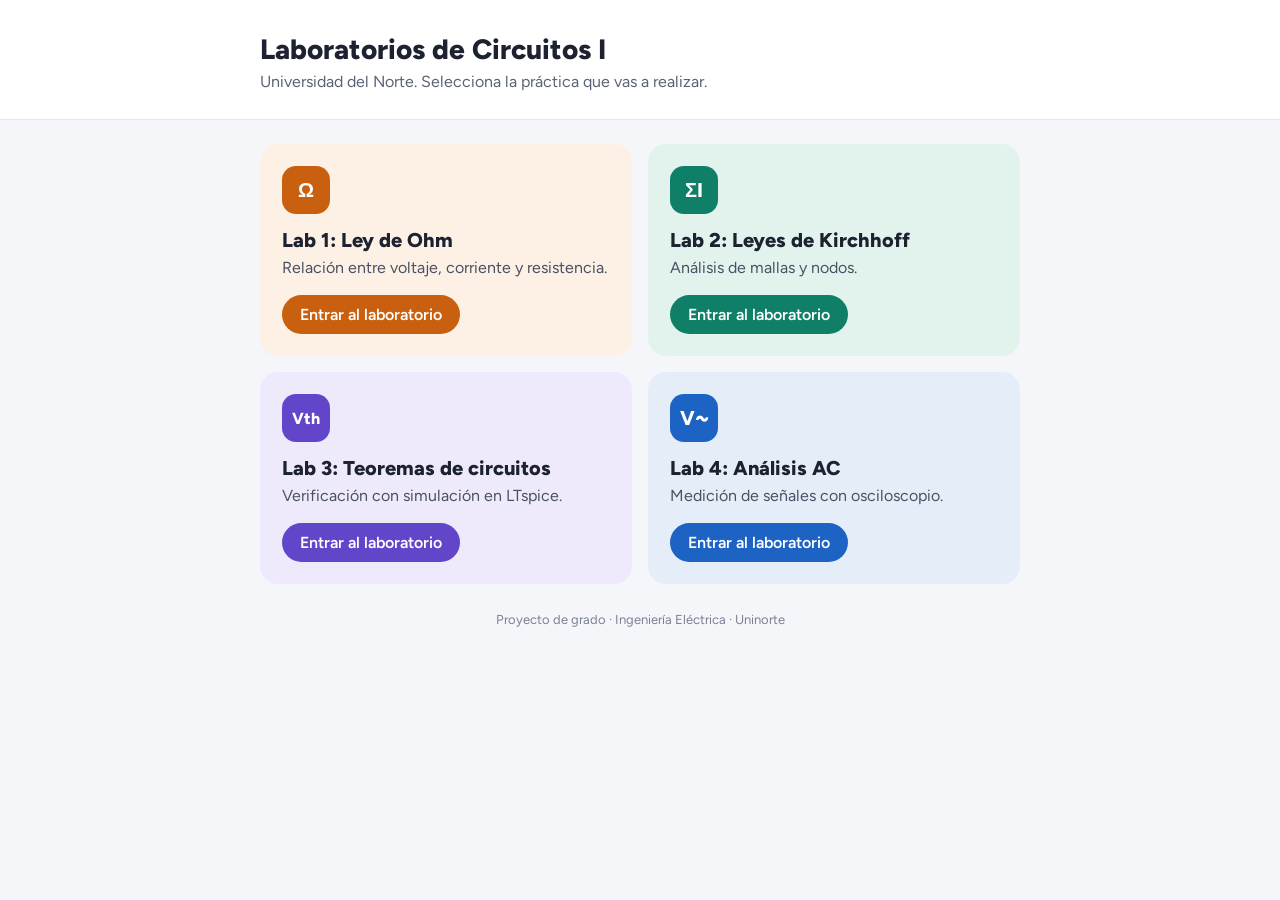
==== index.html @ b9850046 "Add files via upload" ====
<!DOCTYPE html>
<html lang="es">
<head>
  <meta charset="UTF-8">
  <meta name="viewport" content="width=device-width, initial-scale=1.0">
  <title>Laboratorios de Circuitos I</title>
  <!-- Conecta esta página con el archivo de estilos -->
  <link rel="stylesheet" href="estilos.css">
</head>
<body>
  <!-- Encabezado: la franja azul de arriba -->
  <header>
    <div class="contenido">
      <h1>Laboratorios de Circuitos I</h1>
      <p>Universidad del Norte. Selecciona la práctica que vas a realizar.</p>
    </div>
  </header>

  <!-- Zona principal: una tarjeta por laboratorio -->
  <main class="contenido">
    <div class="tarjeta">
      <h2>Lab 1: Ley de Ohm</h2>
      <p>Relación entre voltaje, corriente y resistencia.</p>
      <a class="boton" href="lab1.html">Entrar al laboratorio</a>
    </div>

    <div class="tarjeta">
      <h2>Lab 2: Leyes de Kirchhoff</h2>
      <p>Análisis de mallas y nodos.</p>
      <a class="boton" href="lab2.html">Entrar al laboratorio</a>
    </div>

    <div class="tarjeta">
      <h2>Lab 3: Teoremas de circuitos</h2>
      <p>Verificación con simulación en LTspice.</p>
      <a class="boton" href="lab3.html">Entrar al laboratorio</a>
    </div>

    <div class="tarjeta">
      <h2>Lab 4: Análisis AC</h2>
      <p>Medición de señales con osciloscopio.</p>
      <a class="boton" href="lab4.html">Entrar al laboratorio</a>
    </div>
  </main>

  <footer>Proyecto de grado · Ingeniería Eléctrica · Uninorte</footer>
</body>
</html>
---- estilos.css ----
/* Diseño B: Un color por laboratorio */

/* Carga la letra Figtree desde Google Fonts (necesita internet; sin internet usa Arial) */
@import url('https://fonts.googleapis.com/css2?family=Figtree:wght@400;600;800&display=swap');

body {
  margin: 0;
  font-family: 'Figtree', Arial, sans-serif;
  background: #f5f6fa;
  color: #1d2230;
}

/* Encabezado blanco con una línea abajo */
header {
  background: white;
  border-bottom: 1px solid #e3e6ef;
  padding: 32px 20px 28px;
}
header h1 { text-wrap: balance; margin: 0 0 6px; font-size: 28px; font-weight: 800; }
header p  { margin: 0; color: #5b6274; }

.contenido { max-width: 760px; margin: 0 auto; }

/* 2 columnas en computador, 1 en celular */
main {
  padding: 24px 20px;
  display: grid;
  gap: 16px;
  grid-template-columns: repeat(auto-fit, minmax(300px, 1fr));
}

/* Cada tarjeta toma el color de su laboratorio */
.tarjeta {
  background: var(--fondo);
  border-radius: 18px;
  padding: 22px;
}
/* nth-child(1) = la primera tarjeta, nth-child(2) = la segunda, etc.
   --color y --fondo son variables: se definen aquí y se usan más abajo */
.tarjeta:nth-child(1) { --color: #c9600f; --fondo: #fdf0e4; }  /* Ohm: naranja */
.tarjeta:nth-child(2) { --color: #0f7f68; --fondo: #e2f3ee; }  /* Kirchhoff: verde */
.tarjeta:nth-child(3) { --color: #6246c9; --fondo: #eeeafb; }  /* Teoremas: morado */
.tarjeta:nth-child(4) { --color: #1d63c4; --fondo: #e5edf9; }  /* AC: azul */

/* El cuadrito con el símbolo. ::before lo dibuja sin tocar el HTML */
.tarjeta::before {
  display: flex;
  align-items: center;
  justify-content: center;
  width: 48px;
  height: 48px;
  margin-bottom: 14px;
  border-radius: 14px;
  background: var(--color);
  color: white;
  font-size: 20px;
  font-weight: 800;
}
.tarjeta:nth-child(1)::before { content: "Ω"; }
.tarjeta:nth-child(2)::before { content: "ΣI"; }
.tarjeta:nth-child(3)::before { content: "Vth"; font-size: 16px; }
.tarjeta:nth-child(4)::before { content: "V~"; }

.tarjeta h2 { margin: 0 0 6px; font-size: 20px; font-weight: 800; }
.tarjeta p  { margin: 0 0 18px; color: #4a5164; }

/* El botón usa el color de su tarjeta */
.boton {
  display: inline-block;
  background: var(--color);
  color: white;
  padding: 10px 18px;
  border-radius: 999px;
  text-decoration: none;
  font-weight: 600;
}

footer { text-align: center; color: #7a8194; font-size: 13px; padding: 4px 20px 32px; }

/* ===================================================
   Páginas de cada laboratorio
   =================================================== */

/* Color de cada laboratorio (se activa con la clase del <body>) */
.lab-ohm       { --color: #c9600f; --fondo: #fdf0e4; }
.lab-kirchhoff { --color: #0f7f68; --fondo: #e2f3ee; }
.lab-teoremas  { --color: #6246c9; --fondo: #eeeafb; }
.lab-ac        { --color: #1d63c4; --fondo: #e5edf9; }

/* En las páginas de laboratorio, todo en una sola columna */
.lab main { grid-template-columns: minmax(0, 1fr); }

/* Enlace para volver al inicio */
.volver {
  display: inline-block;
  margin-bottom: 14px;
  color: var(--color);
  font-weight: 600;
  text-decoration: none;
}

/* Símbolo grande junto al título */
.encabezado-lab { display: flex; align-items: center; gap: 14px; }
.simbolo {
  display: flex;
  align-items: center;
  justify-content: center;
  flex-shrink: 0;
  width: 52px;
  height: 52px;
  border-radius: 14px;
  background: var(--color);
  color: white;
  font-size: 22px;
  font-weight: 800;
}

/* Menú de secciones: se queda pegado arriba al bajar */
.secciones {
  position: sticky;
  top: 0;
  z-index: 1;
  background: white;
  border-bottom: 1px solid #e3e6ef;
}
.secciones .contenido {
  display: flex;
  gap: 8px;
  overflow-x: auto;
  padding: 10px 20px;
}
.secciones a {
  white-space: nowrap;
  padding: 6px 12px;
  border-radius: 999px;
  background: #f1f2f6;
  color: #4a5164;
  font-size: 14px;
  font-weight: 600;
  text-decoration: none;
}
.secciones a:hover { background: var(--fondo); color: var(--color); }

/* Cada sección del laboratorio */
.seccion {
  background: white;
  border: 1px solid #e3e6ef;
  border-radius: 18px;
  padding: 22px;
  scroll-margin-top: 70px;
}
.seccion h2 { margin: 0 0 10px; font-size: 20px; font-weight: 800; }
.seccion p  { color: #4a5164; }
.seccion ul { padding-left: 20px; color: #4a5164; }
.seccion li { margin-bottom: 4px; }

/* Recuadro de advertencia de seguridad */
.aviso {
  background: #fdecea;
  color: #8a1f11;
  border-radius: 12px;
  padding: 12px 14px;
  margin: 14px 0;
}

/* Espacio reservado para el video */
.video-pendiente {
  display: flex;
  align-items: center;
  justify-content: center;
  aspect-ratio: 16 / 9;
  max-width: 100%;
  padding: 20px;
  border-radius: 12px;
  background: var(--fondo);
  color: var(--color);
  font-weight: 600;
  text-align: center;
}
.video iframe { width: 100%; aspect-ratio: 16 / 9; border: 0; border-radius: 12px; }

/* Campos para escribir datos */
.campo {
  display: flex;
  flex-direction: column;
  gap: 6px;
  margin-bottom: 14px;
  font-weight: 600;
}
input {
  box-sizing: border-box;
  font: inherit;
  max-width: 220px;
  padding: 10px 12px;
  border: 1px solid #cfd4e0;
  border-radius: 10px;
}
input:focus { outline: 2px solid var(--color); border-color: transparent; }

/* Para que un <button> se vea igual que los enlaces .boton */
button.boton { border: none; font: inherit; font-weight: 600; cursor: pointer; }
button.boton:disabled { opacity: 0.45; cursor: not-allowed; }

/* Tabla de mediciones */
.tabla-scroll { overflow-x: auto; }
table { width: 100%; border-collapse: collapse; }
th, td { padding: 8px 10px; border-bottom: 1px solid #e3e6ef; text-align: left; }
th { font-size: 14px; color: #4a5164; }
td input { width: 100%; max-width: 130px; }
/* ===================================================
   Agregado con el Lab 2
   =================================================== */

/* Esquema del circuito */
.esquema { display: block; width: 100%; max-width: 520px; height: auto; margin: 12px 0 4px; }
.esquema text { font-size: 20px; font-weight: 600; fill: #1d2230; }
.esquema .corriente { fill: var(--color); }
.esquema text.corriente { font-weight: 800; }
.esquema text.malla { font-size: 17px; font-weight: 600; fill: #7a8194; }

/* Varios campos en fila (se acomodan solos en celular) */
.campos {
  display: grid;
  grid-template-columns: repeat(auto-fill, minmax(140px, 1fr));
  gap: 0 16px;
}

/* Lista de chequeo del montaje */
.seccion .chequeo { list-style: none; padding-left: 0; }
.chequeo label {
  display: flex;
  align-items: flex-start;
  gap: 10px;
  padding: 8px 0;
  border-bottom: 1px solid #eef0f4;
  color: #1d2230;
}
.chequeo input,
.opciones input {
  flex-shrink: 0;
  width: 18px;
  height: 18px;
  margin: 2px 0 0;
  padding: 0;
  accent-color: var(--color);
}
.pregunta { font-weight: 600; margin: 16px 0 8px; }
.opciones { display: flex; gap: 24px; }
.opciones label { display: flex; align-items: center; gap: 8px; }

/* Evita que los subíndices (R₁, I₂) desalineen las líneas */
sub { line-height: 0; }

/* Título pequeño encima de cada tabla */
.tabla-titulo { font-weight: 600; margin: 18px 0 4px; color: #1d2230; }
/* ===================================================
   Agregado con la etapa 4 (JavaScript)
   =================================================== */

/* Asegura que lo marcado como "hidden" quede oculto */
[hidden] { display: none !important; }

/* Caja de resultado de la pre-verificación */
.resultado { margin-top: 16px; padding: 14px 16px; border-radius: 12px; }
.resultado p  { margin: 0 0 6px; color: inherit; }
.resultado ul { margin: 0; padding-left: 20px; color: inherit; }
.resultado.ok         { background: #e3f1e2; color: #1f5a26; }
.resultado.precaucion { background: #fff1db; color: #7a4a00; }
.resultado.peligro    { background: #fdecea; color: #8a1f11; }

/* Botón con aspecto de enlace ("Borrar mis datos") */
.enlace {
  background: none;
  border: none;
  padding: 0;
  font: inherit;
  color: var(--color);
  text-decoration: underline;
  cursor: pointer;
}
footer p { margin: 4px 0; }
/* ===================================================
   Agregado con la pre-verificación del Lab 2
   =================================================== */

/* Ecuaciones de malla dentro del resultado */
.ecuaciones {
  font-family: Consolas, "Courier New", monospace;
  font-size: 12px;
  white-space: nowrap;
  overflow-x: auto;
  line-height: 1.8;
  background: rgba(255, 255, 255, 0.6);
  border-radius: 8px;
  padding: 8px 10px;
  margin: 6px 0 12px;
}

/* Tabla dentro del resultado */
.resultado table { background: rgba(255, 255, 255, 0.6); border-radius: 8px; margin-bottom: 10px; }
.resultado th, .resultado td {
  padding: 6px 5px;
  font-size: 14px;
  color: inherit;
  border-bottom: 1px solid rgba(0, 0, 0, 0.08);
  font-variant-numeric: tabular-nums;
}

/* En celulares pequeños, letra un poco menor para que la tabla quepa */
@media (max-width: 420px) {
  .resultado th, .resultado td { font-size: 13px; }
}
/* ===================================================
   Agregado con la etapa 5 (mediciones y comparación)
   =================================================== */

/* Tabla de mediciones con teórica y error */
.tabla-mediciones th,
.tabla-mediciones td { padding: 8px 6px; vertical-align: middle; font-variant-numeric: tabular-nums; }
.tabla-mediciones td input { max-width: 90px; }
.tabla-mediciones tr.alerta td { background: #fff5f4; }

/* Etiqueta redonda con el error */
.chip {
  display: inline-block;
  padding: 2px 8px;
  border-radius: 999px;
  font-size: 13px;
  font-weight: 600;
  white-space: nowrap;
}
.chip.bien { background: #e3f1e2; color: #1f5a26; }
.chip.mal  { background: #fdecea; color: #8a1f11; }

/* Cuadritos con los indicadores de la comparación */
.seccion .indicadores {
  list-style: none;
  padding-left: 0;
  margin: 0 0 16px;
  display: grid;
  grid-template-columns: repeat(auto-fit, minmax(140px, 1fr));
  gap: 10px;
}
.indicadores li {
  display: flex;
  flex-direction: column;
  gap: 2px;
  margin: 0;
  padding: 10px 12px;
  border-radius: 12px;
  background: var(--fondo);
}
.indicadores span   { font-size: 13px; color: #4a5164; }
.indicadores strong { font-size: 20px; color: #1d2230; font-variant-numeric: tabular-nums; }

/* Gráfica V–I */
.grafica { position: relative; height: 280px; }
.nota { font-size: 14px; color: #6b7a8c; }
/* ===================================================
   Agregado con la etapa 7 (enviar resultados)
   =================================================== */

/* Mensaje que aparece después de presionar "Enviar resultados" */
.estado-envio { margin-top: 12px; padding: 10px 14px; border-radius: 10px; font-weight: 600; }
.estado-envio.info { background: #f1f2f6; color: #4a5164; }
.estado-envio.bien { background: #e3f1e2; color: #1f5a26; }
.estado-envio.mal  { background: #fdecea; color: #8a1f11; }

/* El código de grupo se ve siempre en mayúsculas */
#grupo { text-transform: uppercase; }
/* ===================================================
   Agregado con las mediciones y la comparación del Lab 2
   =================================================== */

/* Valor teórico debajo del nombre de cada magnitud */
.teo { display: block; font-size: 12px; color: #6b7a8c; white-space: nowrap; }

/* En el Lab 2 hay dos casillas por fila: un poco más angostas */
.lab-kirchhoff .tabla-mediciones td input { max-width: 76px; }

/* Lista con la comprobación de las leyes de Kirchhoff */
.seccion .leyes { list-style: none; padding-left: 0; margin: 0; }
.leyes li {
  display: flex;
  flex-wrap: wrap;
  align-items: center;
  gap: 4px 10px;
  padding: 10px 0;
  border-bottom: 1px solid #eef0f4;
}
.leyes li span:first-child { font-weight: 600; color: #1d2230; flex-basis: 100%; }

/* En celular, si hay un número impar de indicadores, el último ocupa toda la fila */
@media (max-width: 600px) {
  .indicadores li:last-child:nth-child(odd) { grid-column: 1 / -1; }
}
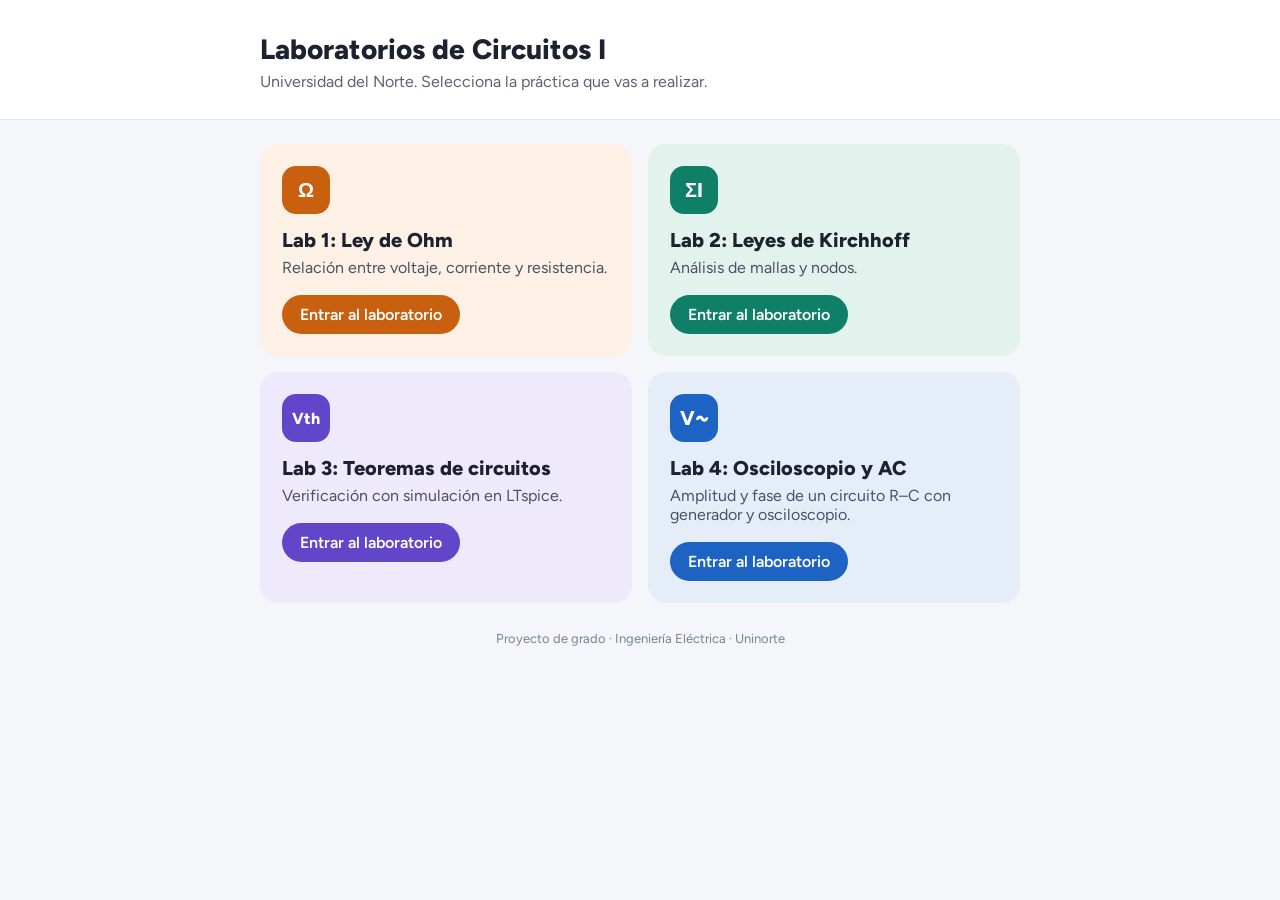
==== commit 0fd00013: "Add files via upload" ====
--- a/index.html
+++ b/index.html
@@ -37,12 +37,12 @@
     </div>
 
     <div class="tarjeta">
-      <h2>Lab 4: Análisis AC</h2>
-      <p>Medición de señales con osciloscopio.</p>
+      <h2>Lab 4: Osciloscopio y AC</h2>
+      <p>Amplitud y fase de un circuito R–C con generador y osciloscopio.</p>
       <a class="boton" href="lab4.html">Entrar al laboratorio</a>
     </div>
   </main>
 
   <footer>Proyecto de grado · Ingeniería Eléctrica · Uninorte</footer>
 </body>
-</html>
+</html>
--- a/estilos.css
+++ b/estilos.css
@@ -393,4 +393,111 @@
 /* En celular, si hay un número impar de indicadores, el último ocupa toda la fila */
 @media (max-width: 600px) {
   .indicadores li:last-child:nth-child(odd) { grid-column: 1 / -1; }
-}+}
+/* ===================================================
+   Agregado con la guía de errores comunes
+   =================================================== */
+
+/* Sugerencias automáticas dentro del aviso rojo */
+.seccion .diagnostico { margin: 8px 0 0; padding-left: 18px; color: inherit; }
+.diagnostico li { margin-bottom: 6px; }
+
+/* Guía desplegable */
+.errores-comunes { margin-top: 18px; }
+.errores-comunes details { border-bottom: 1px solid #eef0f4; }
+.errores-comunes summary {
+  cursor: pointer;
+  position: relative;
+  padding: 12px 0 12px 22px;   /* espacio a la izquierda para el "+" */
+  font-weight: 600;
+  color: #1d2230;
+  list-style: none;
+}
+.errores-comunes summary::-webkit-details-marker { display: none; }
+.errores-comunes summary::before {
+  content: "+";
+  position: absolute;
+  left: 0;
+  color: var(--color);
+  font-weight: 800;
+}
+.errores-comunes details[open] summary::before { content: "−"; }
+.errores-comunes details p { margin: 0 0 12px 22px; }
+/* ===================================================
+   Agregado con el Lab 4 (Análisis AC)
+   =================================================== */
+
+/* Tabla de mediciones con tres casillas por fila: más compacta */
+.lab-ac .tabla-mediciones th,
+.lab-ac .tabla-mediciones td { padding: 8px 4px; }
+.lab-ac .tabla-mediciones td input { min-width: 48px; max-width: 64px; padding: 8px 2px; font-size: 15px; text-align: center; }
+.lab-ac .tabla-mediciones th { font-size: 13px; }
+.lab-ac .tabla-mediciones .teo { font-size: 11px; }
+
+/* En la columna de error van dos etiquetas (ganancia y desfase), una debajo de otra */
+.lab-ac .tabla-mediciones .chip { display: block; width: fit-content; margin: 2px 0; padding: 2px 6px; font-size: 12px; }
+
+/* Diagrama fasorial dentro del resultado de la pre-verificación */
+.fasores {
+  display: block;
+  width: 100%;
+  max-width: 360px;
+  height: auto;
+  margin: 10px 0;
+  background: rgba(255, 255, 255, 0.6);
+  border-radius: 8px;
+}
+.fasores text { font-size: 15px; font-weight: 700; }
+
+/* Separación entre las dos gráficas */
+.grafica + .tabla-titulo { margin-top: 22px; }
+
+/* En computador, los seis indicadores en dos filas de tres */
+@media (min-width: 601px) {
+  .lab-ac .indicadores { grid-template-columns: repeat(3, 1fr); }
+}
+
+/* ===================================================
+   Agregado con las mejoras del registro
+   =================================================== */
+
+/* Pregunta "¿Funcionó a la primera?" dentro de Enviar: espacio antes del código de grupo */
+#enviar .opciones { margin-bottom: 18px; }
+
+/* ===================================================
+   Agregado con el Lab 4 según la guía (Práctica IV)
+   =================================================== */
+
+/* Etiqueta que dice a qué actividad de la guía corresponde cada sección */
+.seccion .actividad {
+  display: inline-block;
+  margin: 0 0 12px;
+  padding: 3px 10px;
+  border-radius: 999px;
+  background: var(--fondo);
+  color: var(--color);
+  font-size: 13px;
+  font-weight: 700;
+}
+
+/* Recuadro informativo (convención de fase) */
+.caja-info {
+  background: var(--fondo);
+  color: #1d2230;
+  border-radius: 12px;
+  padding: 12px 14px;
+  margin: 14px 0;
+}
+
+/* Tabla 9: filas con lo teórico, LTspice y lo medido */
+.tabla-comparacion th,
+.tabla-comparacion td { padding: 7px 4px; font-size: 14px; font-variant-numeric: tabular-nums; }
+.tabla-comparacion td:first-child { font-weight: 600; color: #1d2230; }
+.tabla-comparacion td input { min-width: 56px; max-width: 80px; padding: 6px 4px; font-size: 15px; text-align: center; }
+
+/* Botón claro (Copiar resultados) */
+.boton.secundario { background: var(--fondo); color: var(--color); margin: 14px 0 6px; }
+
+/* Tabla 2 dentro del resultado: un poco más apretada para que quepa en celular */
+.resultado .tabla-compacta th,
+.resultado .tabla-compacta td { padding: 6px 3px; }
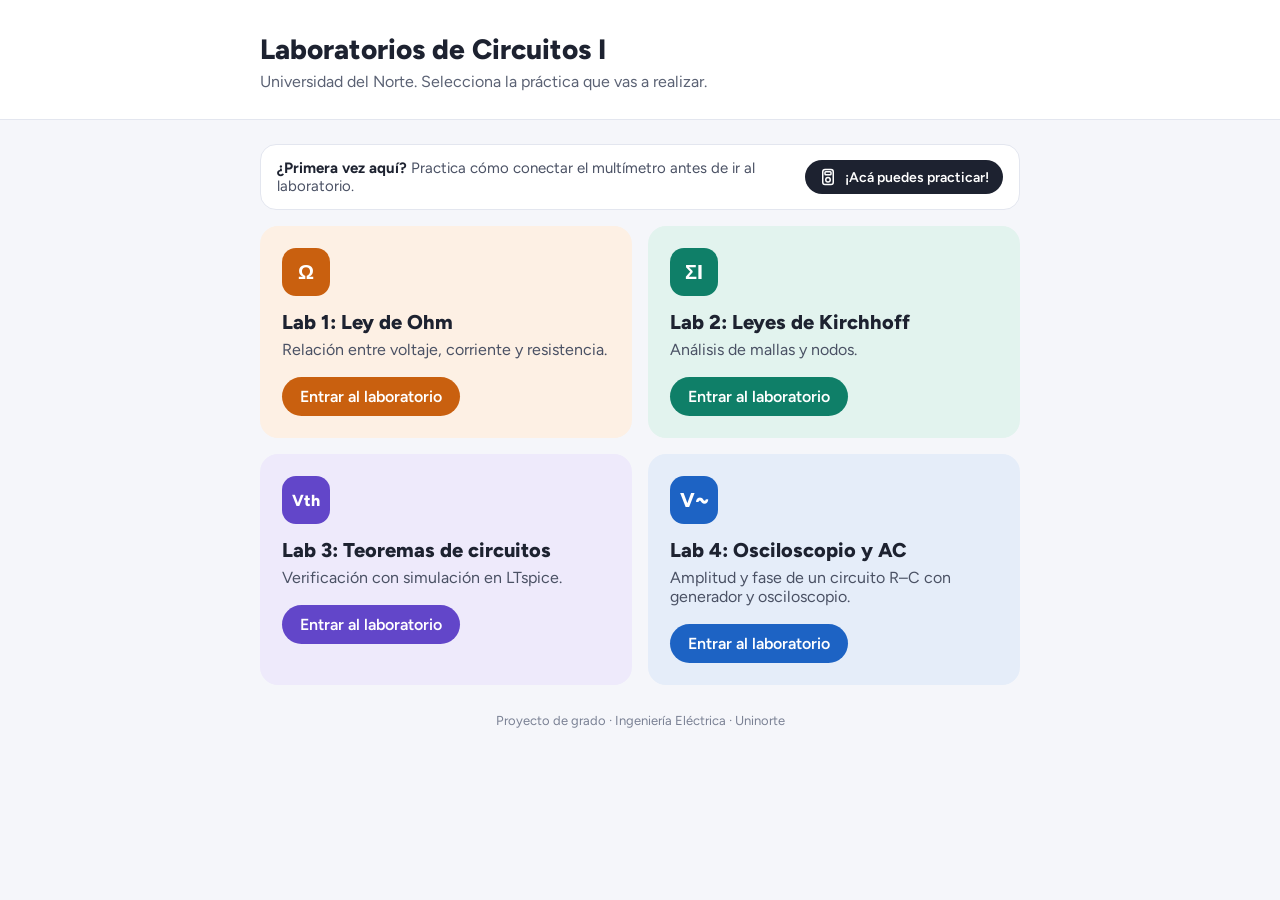
==== commit a3842d26: "Add files via upload" ====
--- a/index.html
+++ b/index.html
@@ -8,13 +8,28 @@
   <link rel="stylesheet" href="estilos.css">
 </head>
 <body>
-  <!-- Encabezado: la franja azul de arriba -->
+  <!-- Encabezado: la franja blanca de arriba -->
   <header>
     <div class="contenido">
       <h1>Laboratorios de Circuitos I</h1>
       <p>Universidad del Norte. Selecciona la práctica que vas a realizar.</p>
     </div>
   </header>
+
+  <!-- Franja de bienvenida: simulador de conexiones -->
+  <div class="franja">
+    <div class="franja-caja">
+      <p><strong>¿Primera vez aquí?</strong> Practica cómo conectar el multímetro antes de ir al laboratorio.</p>
+      <div class="franja-botones">
+        <a class="acceso practica" href="simulador.html">
+          <!-- Ícono de multímetro -->
+          <svg class="icono" viewBox="0 0 24 24" aria-hidden="true"><rect x="5" y="2" width="14" height="20" rx="3"/><rect x="8" y="5" width="8" height="4" rx="1"/><circle cx="12" cy="15.5" r="3"/></svg>
+          ¡Acá puedes practicar!
+        </a>
+        <!-- Aquí irá el botón del manual de usuario cuando esté listo -->
+      </div>
+    </div>
+  </div>
 
   <!-- Zona principal: una tarjeta por laboratorio -->
   <main class="contenido">
--- a/estilos.css
+++ b/estilos.css
@@ -500,4 +500,52 @@
 
 /* Tabla 2 dentro del resultado: un poco más apretada para que quepa en celular */
 .resultado .tabla-compacta th,
-.resultado .tabla-compacta td { padding: 6px 3px; }+.resultado .tabla-compacta td { padding: 6px 3px; }
+/* ===================================================
+   Portada: franja de bienvenida (simulador y manual)
+   =================================================== */
+
+/* Íconos dibujados con SVG: toman el color del texto */
+.icono {
+  width: 18px;
+  height: 18px;
+  flex: none;
+  fill: none;
+  stroke: currentColor;
+  stroke-width: 2;
+  stroke-linecap: round;
+  stroke-linejoin: round;
+}
+
+/* Recuadro blanco entre el encabezado y las tarjetas, alineado con ellas */
+.franja { max-width: 760px; margin: 24px auto 0; padding: 0 20px; }
+.franja-caja {
+  display: flex;
+  flex-wrap: wrap;
+  align-items: center;
+  justify-content: space-between;
+  gap: 12px 16px;
+  background: white;
+  border: 1px solid #e3e6ef;
+  border-radius: 16px;
+  padding: 14px 16px;
+}
+.franja-caja p { margin: 0; flex: 1 1 260px; color: #4a5164; font-size: 15px; }
+.franja-caja strong { color: #1d2230; }
+.franja-botones { display: flex; flex-wrap: wrap; gap: 8px; }
+.franja + main { padding-top: 16px; }
+
+/* Botón pequeño: oscuro para practicar (".manual" queda listo para el botón del manual) */
+.acceso {
+  display: inline-flex;
+  align-items: center;
+  gap: 8px;
+  padding: 8px 14px;
+  border-radius: 999px;
+  font-size: 14px;
+  font-weight: 600;
+  text-decoration: none;
+  white-space: nowrap;
+}
+.acceso.practica { background: #1d2230; color: white; }
+.acceso.manual   { background: white; color: #1d2230; box-shadow: inset 0 0 0 1px #cfd4e0; }
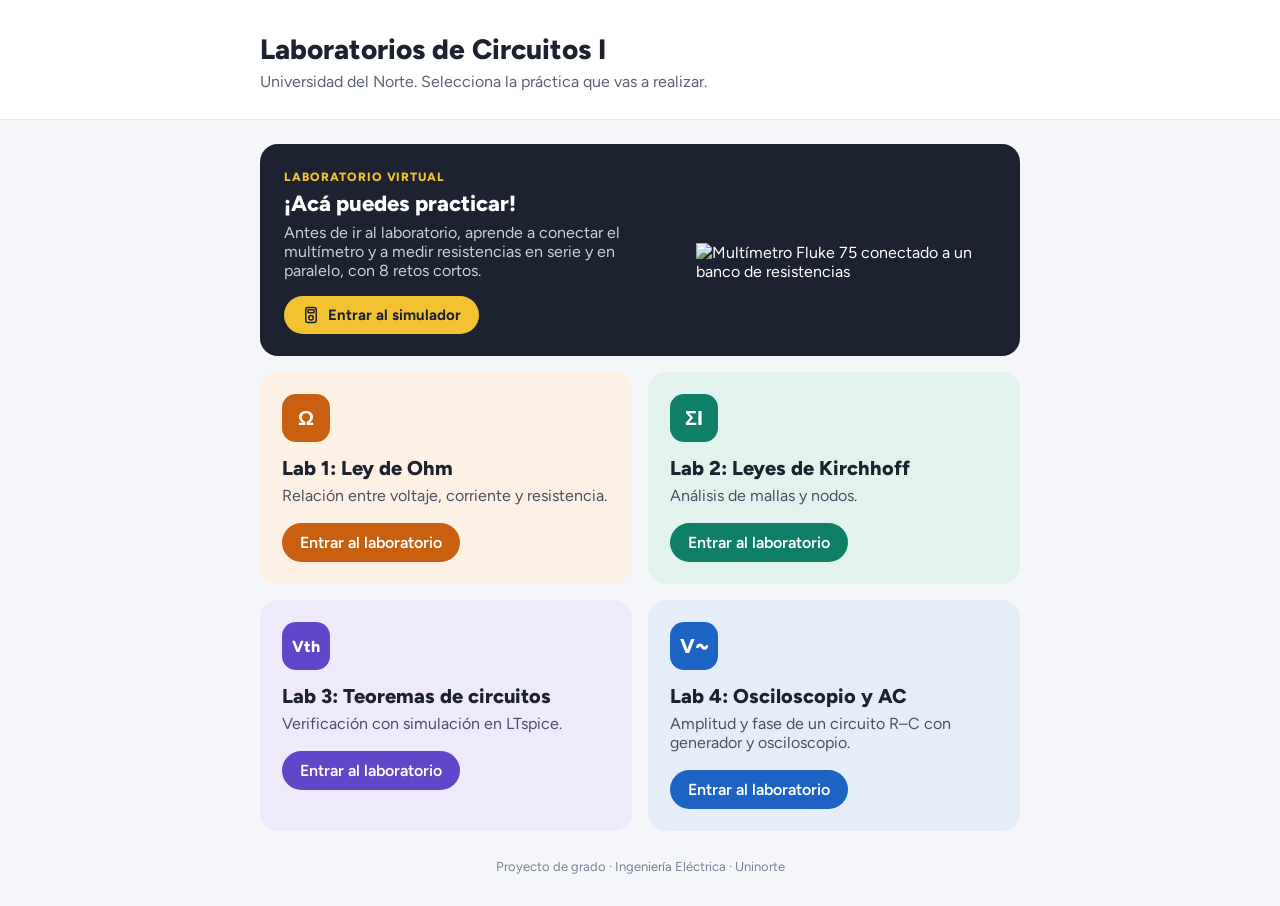
==== commit 50e12452: "Add files via upload" ====
--- a/index.html
+++ b/index.html
@@ -16,18 +16,20 @@
     </div>
   </header>
 
-  <!-- Franja de bienvenida: simulador de conexiones -->
-  <div class="franja">
-    <div class="franja-caja">
-      <p><strong>¿Primera vez aquí?</strong> Practica cómo conectar el multímetro antes de ir al laboratorio.</p>
-      <div class="franja-botones">
-        <a class="acceso practica" href="simulador.html">
+  <!-- Banner del simulador (práctica libre con retos guiados) -->
+  <div class="banner-sim">
+    <div class="banner-caja">
+      <div class="banner-texto">
+        <span class="banner-etiqueta">Laboratorio virtual</span>
+        <h2>¡Acá puedes practicar!</h2>
+        <p>Antes de ir al laboratorio, aprende a conectar el multímetro y a medir resistencias en serie y en paralelo, con 8 retos cortos.</p>
+        <a class="banner-boton" href="simulador.html">
           <!-- Ícono de multímetro -->
           <svg class="icono" viewBox="0 0 24 24" aria-hidden="true"><rect x="5" y="2" width="14" height="20" rx="3"/><rect x="8" y="5" width="8" height="4" rx="1"/><circle cx="12" cy="15.5" r="3"/></svg>
-          ¡Acá puedes practicar!
+          Entrar al simulador
         </a>
-        <!-- Aquí irá el botón del manual de usuario cuando esté listo -->
       </div>
+      <img class="banner-dibujo" src="dibujo-simulador.svg" alt="Multímetro Fluke 75 conectado a un banco de resistencias">
     </div>
   </div>
 
--- a/estilos.css
+++ b/estilos.css
@@ -502,7 +502,7 @@
 .resultado .tabla-compacta th,
 .resultado .tabla-compacta td { padding: 6px 3px; }
 /* ===================================================
-   Portada: franja de bienvenida (simulador y manual)
+   Portada: banner del simulador (laboratorio virtual)
    =================================================== */
 
 /* Íconos dibujados con SVG: toman el color del texto */
@@ -517,35 +517,49 @@
   stroke-linejoin: round;
 }
 
-/* Recuadro blanco entre el encabezado y las tarjetas, alineado con ellas */
-.franja { max-width: 760px; margin: 24px auto 0; padding: 0 20px; }
-.franja-caja {
-  display: flex;
-  flex-wrap: wrap;
+/* Recuadro oscuro entre el encabezado y las tarjetas, alineado con ellas */
+.banner-sim { max-width: 760px; margin: 24px auto 0; padding: 0 20px; }
+.banner-sim + main { padding-top: 16px; }
+.banner-caja {
+  display: grid;
+  grid-template-columns: 1fr 300px;
   align-items: center;
-  justify-content: space-between;
-  gap: 12px 16px;
-  background: white;
-  border: 1px solid #e3e6ef;
-  border-radius: 16px;
-  padding: 14px 16px;
-}
-.franja-caja p { margin: 0; flex: 1 1 260px; color: #4a5164; font-size: 15px; }
-.franja-caja strong { color: #1d2230; }
-.franja-botones { display: flex; flex-wrap: wrap; gap: 8px; }
-.franja + main { padding-top: 16px; }
-
-/* Botón pequeño: oscuro para practicar (".manual" queda listo para el botón del manual) */
-.acceso {
+  gap: 8px 20px;
+  overflow: hidden;
+  padding: 22px 24px;
+  border-radius: 18px;
+  background: #1d2230;
+  color: white;
+}
+.banner-etiqueta {
+  display: inline-block;
+  margin-bottom: 6px;
+  color: #f2c230;
+  font-size: 12px;
+  font-weight: 800;
+  letter-spacing: .08em;
+  text-transform: uppercase;
+}
+.banner-caja h2 { margin: 0 0 6px; font-size: 22px; font-weight: 800; }
+.banner-caja p  { margin: 0 0 16px; color: #c9cfdb; }
+
+/* Botón amarillo, como la funda del Fluke */
+.banner-boton {
   display: inline-flex;
   align-items: center;
   gap: 8px;
-  padding: 8px 14px;
+  padding: 10px 18px;
   border-radius: 999px;
-  font-size: 14px;
-  font-weight: 600;
+  background: #f2c230;
+  color: #1d2230;
+  font-size: 15px;
+  font-weight: 700;
   text-decoration: none;
-  white-space: nowrap;
-}
-.acceso.practica { background: #1d2230; color: white; }
-.acceso.manual   { background: white; color: #1d2230; box-shadow: inset 0 0 0 1px #cfd4e0; }+}
+.banner-dibujo { display: block; width: 100%; height: auto; margin: -6px -10px -30px 0; }
+
+/* En celular: el dibujo arriba y el texto debajo */
+@media (max-width: 600px) {
+  .banner-caja { grid-template-columns: 1fr; }
+  .banner-dibujo { order: -1; max-width: 260px; margin: 0; }
+}
